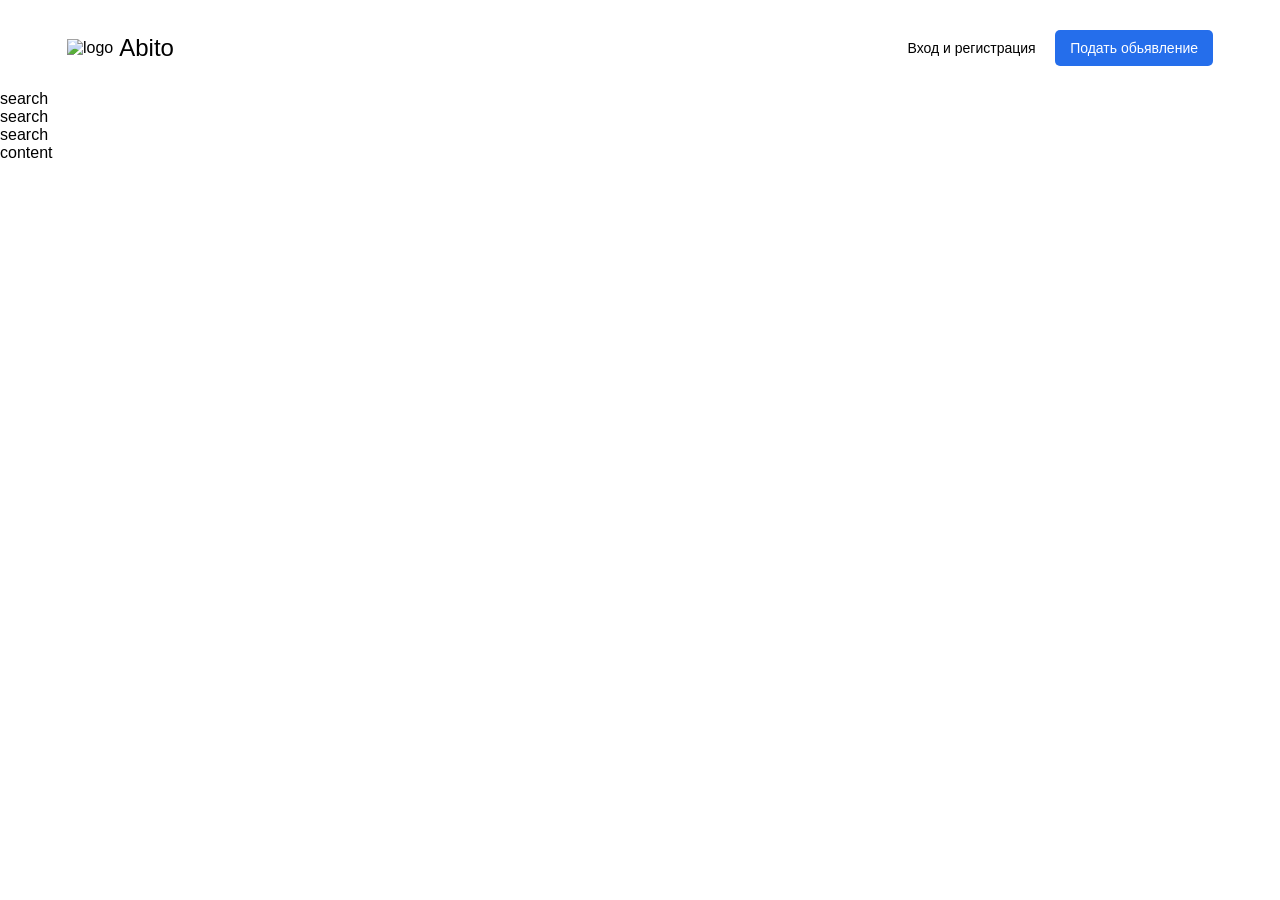
==== index.html @ 112fd646 "Add files via upload" ====
<!DOCTYPE html>
<html lang="en">

<head>
    <meta charset="UTF-8">
    <meta name="viewport" content="width=device-width, initial-scale=1.0">
    <link rel="stylesheet" href="./style.css">
    <title>Abito</title>
</head>

<body>
    <header class="header">
        <div class="container">
            <div class="header-box">
                <div class="header-logo">
                    <img src="./image/logo.svg" alt="logo">
                    <span>Abito</span>
                </div>
                <div class="header-controls">
                    <button class="btn btn-outline">Вход и регистрация</button>
                    <button class="btn btn-prymary">Подать обьявление</button>
                </div>
                <div class="header-burger">
                    <img src="./image/burger.svg" alt="burger">
                </div>
            </div>
        </div>
    </header>
    <div class="search-box">search</div>
    <div>search</div>
    <div>search</div>
    <main>content</main>
</body>

</html>
---- style.css ----
* {
    box-sizing: border-box;
}

body {
    margin: 0px;
    font-family: sans-serif;
}


.container {
    width: 100%;
    max-width: 1170px;
    padding: 0 12px;
    margin: 0 auto;
}

.btn {
    line-height: 16px;
    font-size: 14px;
    font-weight: 40px;
    padding: 10px 15px;
    border-radius: 5px;
    border: none;
    cursor: pointer;
}

.btn-outline {
    background-color: transparent;
}

.btn-prymary {
    background-color: rgb(37, 110, 235);
    color: white;
}


.header {
    padding-top: 30px;
    padding-bottom: 24px;
}

.header-box {
    display: flex;
    justify-content: space-between;
    align-items: center;
}

.header-logo {
    display: flex;
    justify-content: flex-start;
    align-items: center;
}

.header-logo span {
    line-height: 28px;
    font-size: 24px;
    font-weight: 700px;
    margin-left: 6px;
}

.header-burger {
    width: 30px;
    height: 19px;
    display: none;
}

@media(max-width:1200px) {
    .container {
        max-width: 930px;
    }
}

@media(max-width: 991px) {
    .container {
        max-width: 730px;
    }
}

@media(max-width: 786px) {
    .container {
        max-width: 100%;
    }

    .header-controls {
        display: none;
    }

    .header-burger {
        display: block;
    }

}
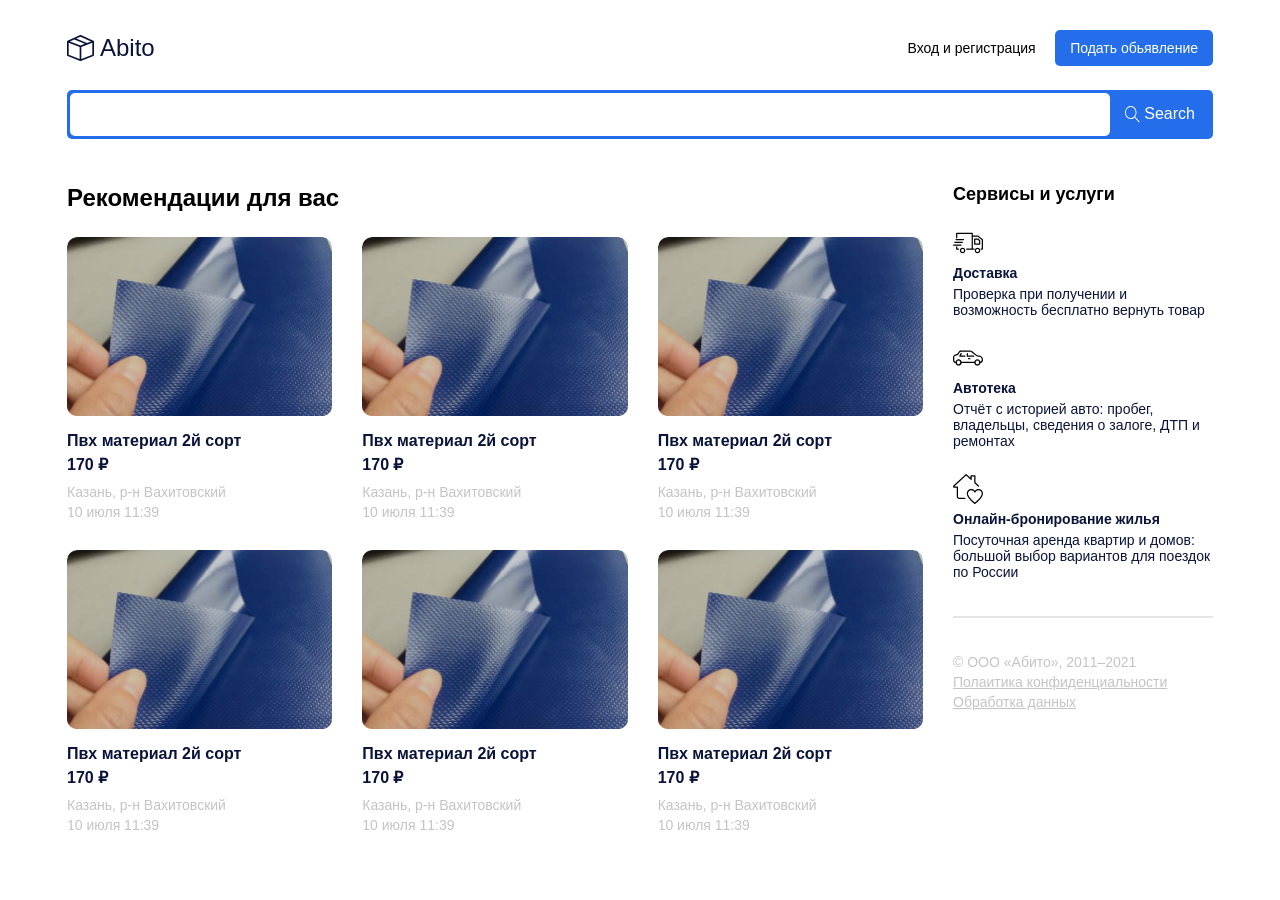
==== commit 18238c17: "Add files via upload" ====
--- a/index.html
+++ b/index.html
@@ -12,10 +12,10 @@
     <header class="header">
         <div class="container">
             <div class="header-box">
-                <div class="header-logo">
+                <a href="/index.html" class="header-logo">
                     <img src="./image/logo.svg" alt="logo">
                     <span>Abito</span>
-                </div>
+                </a>
                 <div class="header-controls">
                     <button class="btn btn-outline">Вход и регистрация</button>
                     <button class="btn btn-prymary">Подать обьявление</button>
@@ -26,10 +26,160 @@
             </div>
         </div>
     </header>
-    <div class="search-box">search</div>
-    <div>search</div>
-    <div>search</div>
-    <main>content</main>
+    <main>
+        <section class="search">
+            <div class="container">
+                <div class="serch-box">
+                    <input type="text">
+                    <button class="btn btn-prymary search-btn">
+                        <img class="search-btn__icon" src="./image/search.svg" alt="search">
+                        <span class="search-btn__text">Search</span>
+                    </button>
+                </div>
+            </div>
+        </section>
+
+        <section class="content">
+            <div class="container">
+                <div class="content-box">
+                    <div class="conteiner-main">
+                        <h2 class="content-main__title">Рекомендации для вас</h2>
+                        <div class="content-main__list">
+                            <a href="./product.html" class="content-main__list-item">
+                                <div class="content-main__list-item--img">
+                                    <img src="./image/Card-img.png" alt="Card-img">
+                                </div>
+                                <h5 class="content-main__list-item--title">
+                                    Пвх материал 2й сорт</h5>
+                                <strong class="content-main__list-item--price">
+                                    170 ₽</strong>
+                                <div class="content-main__list-item--desc-box">
+                                    <span class="content-main__list-item--desc">
+                                        Казань, р-н Вахитовский</span>
+                                    <span class="content-main__list-item--desc">
+                                        10 июля 11:39</span>
+                                </div>
+                            </a>
+                            <a href="./product.html" class="content-main__list-item">
+                                <div class="content-main__list-item--img">
+                                    <img src="./image/Card-img.png" alt="Card-img">
+                                </div>
+                                <h5 class="content-main__list-item--title">
+                                    Пвх материал 2й сорт</h5>
+                                <strong class="content-main__list-item--price">
+                                    170 ₽</strong>
+                                <div class="content-main__list-item--desc-box">
+                                    <span class="content-main__list-item--desc">
+                                        Казань, р-н Вахитовский</span>
+                                    <span class="content-main__list-item--desc">
+                                        10 июля 11:39</span>
+                                </div>
+                            </a>
+                            <a href="./product.html" class="content-main__list-item">
+                                <div class="content-main__list-item--img">
+                                    <img src="./image/Card-img.png" alt="Card-img">
+                                </div>
+                                <h5 class="content-main__list-item--title">
+                                    Пвх материал 2й сорт</h5>
+                                <strong class="content-main__list-item--price">
+                                    170 ₽</strong>
+                                <div class="content-main__list-item--desc-box">
+                                    <span class="content-main__list-item--desc">
+                                        Казань, р-н Вахитовский</span>
+                                    <span class="content-main__list-item--desc">
+                                        10 июля 11:39</span>
+                                </div>
+                            </a>
+                            <a href="./product.html" class="content-main__list-item">
+                                <div class="content-main__list-item--img">
+                                    <img src="./image/Card-img.png" alt="Card-img">
+                                </div>
+                                <h5 class="content-main__list-item--title">
+                                    Пвх материал 2й сорт</h5>
+                                <strong class="content-main__list-item--price">
+                                    170 ₽</strong>
+                                <div class="content-main__list-item--desc-box">
+                                    <span class="content-main__list-item--desc">
+                                        Казань, р-н Вахитовский</span>
+                                    <span class="content-main__list-item--desc">
+                                        10 июля 11:39</span>
+                                </div>
+                            </a>
+                            <a href="./product.html" class="content-main__list-item">
+                                <div class="content-main__list-item--img">
+                                    <img src="./image/Card-img.png" alt="Card-img">
+                                </div>
+                                <h5 class="content-main__list-item--title">
+                                    Пвх материал 2й сорт</h5>
+                                <strong class="content-main__list-item--price">
+                                    170 ₽</strong>
+                                <div class="content-main__list-item--desc-box">
+                                    <span class="content-main__list-item--desc">
+                                        Казань, р-н Вахитовский</span>
+                                    <span class="content-main__list-item--desc">
+                                        10 июля 11:39</span>
+                                </div>
+                            </a>
+                            <a href="./product.html" class="content-main__list-item">
+                                <div class="content-main__list-item--img">
+                                    <img src="./image/Card-img.png" alt="Card-img">
+                                </div>
+                                <h5 class="content-main__list-item--title">
+                                    Пвх материал 2й сорт</h5>
+                                <strong class="content-main__list-item--price">
+                                    170 ₽</strong>
+                                <div class="content-main__list-item--desc-box">
+                                    <span class="content-main__list-item--desc">
+                                        Казань, р-н Вахитовский</span>
+                                    <span class="content-main__list-item--desc">
+                                        10 июля 11:39</span>
+                                </div>
+                            </a>
+                        </div>
+                    </div>
+                    <div class="conteiner-side">
+                        <h3 class="conteiner-side__title">Сервисы и услуги</h3>
+                        <div class="conteiner-side-box">
+                            <div class="conteiner-side__list">
+                                <div class="conteiner-side__list-item">
+                                    <img class="conteiner-side__list-item--img" src="./image/truck.svg" alt="">
+                                    <h5 class="conteiner-side__list-item--title">Доставка</h5>
+                                    <p class="conteiner-side__list-item--text">
+                                        Проверка при получении и возможность бесплатно вернуть товар
+                                    </p>
+                                </div>
+                                <div class="conteiner-side__list-item">
+                                    <img class="conteiner-side__list-item--img" src="./image/sedan.svg" alt="">
+                                    <h5 class="conteiner-side__list-item--title">Автотека</h5>
+                                    <p class="conteiner-side__list-item--text">
+                                        Отчёт с историей авто: пробег, владельцы, сведения о залоге, ДТП и ремонтах
+                                    </p>
+                                </div>
+                                <div class="conteiner-side__list-item">
+                                    <img class="conteiner-side__list-item--img" src="./image/love.svg" alt="">
+                                    <h5 class="conteiner-side__list-item--title">Онлайн-бронирование жилья</h5>
+                                    <p class="conteiner-side__list-item--text">
+                                        Посуточная аренда квартир и домов: большой выбор вариантов для поездок по России
+                                    </p>
+                                </div>
+                            </div>
+                            <div class="conteiner-side__footer">
+                                <p class="conteiner-side__footer-item">
+                                    © ООО «Абито», 2011–2021
+                                </p>
+                                <a href="#" class="conteiner-side__footer-item">
+                                    Полaитика конфиденциальности
+                                </a>
+                                <a href="#" class="conteiner-side__footer-item">
+                                    Обработка данных
+                                </a>
+                            </div>
+                        </div>
+                    </div>
+                </div>
+            </div>
+        </section>
+    </main>
 </body>
 
 </html>
--- a/style.css
+++ b/style.css
@@ -50,6 +50,7 @@
     display: flex;
     justify-content: flex-start;
     align-items: center;
+    text-decoration: none;
 }
 
 .header-logo span {
@@ -57,6 +58,7 @@
     font-size: 24px;
     font-weight: 700px;
     margin-left: 6px;
+    color: rgb(10, 20, 58);
 }
 
 .header-burger {
@@ -65,16 +67,261 @@
     display: none;
 }
 
+.search {
+    margin-bottom: 45px;
+}
+
+.serch-box {
+    width: 100%;
+    border-radius: 5px;
+    background: rgba(37, 110, 235, 1);
+    padding: 3px;
+    display: flex;
+    align-items: center;
+    justify-content: flex-start;
+}
+
+.serch-box input {
+    flex-grow: 1;
+    border-radius: 5px;
+    outline: none;
+    padding: 14px 22px;
+    border: none;
+    min-width: 0;
+}
+
+.search-btn {
+    display: flex;
+    justify-content: center;
+}
+
+.search-btn search-btn__icon {
+    width: 15px;
+    height: 15px;
+}
+
+.search-btn .search-btn__text {
+    margin-left: 4px;
+    font-size: 16px;
+    line-height: 19pxx;
+
+}
+
+.content {
+    padding-bottom: 30px;
+}
+
+.content-box {
+    display: flex;
+    justify-content: space-between;
+    align-items: flex-start;
+    gap: 30px;
+}
+
+.conteiner-main {
+    flex-grow: 1;
+}
+
+.content-main__title {
+    font-size: 24px;
+    line-height: 28px;
+    margin-top: 0;
+    margin-bottom: 25px;
+}
+
+.content-main__list {
+    display: flex;
+    justify-content: space-between;
+    flex-wrap: wrap;
+    row-gap: 30px;
+}
+
+.content-main__list-item {
+    width: calc((100% - 60px) / 3);
+    display: flex;
+    flex-direction: column;
+    align-items: flex-start;
+    border-radius: 10px;
+    overflow: hidden;
+    text-decoration: none;
+}
+
+.content-main__list-item--img {
+    width: 100%;
+    display: flex;
+}
+
+.content-main__list-item--img img {
+    width: 100%;
+}
+
+.content-main__list-item--title {
+    margin-top: 15px;
+    margin-bottom: 5px;
+    font-size: 16px;
+    line-height: 19px;
+    color: rgba(10, 20, 58, 1);
+}
+
+.content-main__list-item:hover .content-main__list-item--title {
+    color: rgba(37, 110, 235, 1);
+}
+
+.content-main__list-item--price {
+    color: rgba(10, 20, 58, 1);
+    margin-bottom: 10px;
+    font-size: 16px;
+    line-height: 19px;
+}
+
+.content-main__list-item--desc-box {
+    display: flex;
+    flex-direction: column;
+    row-gap: 4px;
+}
+
+.content-main__list-item--desc {
+    font-size: 14px;
+    line-height: 16px;
+    color: rgba(196, 196, 196, 1);
+}
+
+.conteiner-side {
+    width: 260px;
+    min-width: 260px;
+}
+
+.conteiner-side__title {
+    font-size: 18px;
+    line-height: 21px;
+    margin-top: 0;
+    margin-bottom: 23px;
+}
+
+.conteiner-side__list {
+    display: flex;
+    flex-direction: column;
+    justify-content: space-between;
+    height: 100%;
+    gap: 25px;
+    border-bottom: 2px solid rgb(229, 229, 229);
+    padding-bottom: 36px;
+    margin-bottom: 36px;
+}
+
+.conteiner-side__list-item {
+    display: flex;
+    flex-direction: column;
+    align-items: flex-start;
+}
+
+.conteiner-side__list-item--title {
+    margin-top: 7px;
+    margin-bottom: 5px;
+    color: rgba(10, 20, 58, 1);
+    font-size: 14px;
+    font-weight: 700;
+    line-height: 16px;
+}
+
+.conteiner-side__list-item--text {
+    color: rgba(10, 20, 58, 1);
+    font-size: 14px;
+    font-weight: 400;
+    line-height: 16px;
+    margin: 0;
+}
+
+.conteiner-side__footer {
+    display: flex;
+    flex-direction: column;
+    gap: 4px;
+}
+
+.conteiner-side__footer-item {
+    color: rgba(196, 196, 196, 1);
+    margin: 0;
+    font-size: 14px;
+    line-height: 16px;
+}
+
+.conteiner-product {
+    display: flex;
+    flex-grow: 1;
+    gap: 30px;
+}
+
+.content-product__left {
+    flex-basis: 50%;
+}
+
+.content-product__right {
+    flex-basis: 50%;
+}
+
+.content-product__title,
+.content-product__price {
+    font-size: 24px;
+    line-height: 28px;
+    margin-top: 0;
+    margin-bottom: 25px;
+}
+
+.content-product__img {
+    width: 100%;
+}
+
+.content-product__text {
+    font-size: 14px;
+    line-height: 20px;
+}
+
+.btn-large {
+    padding: 20px 70px;
+}
+
 @media(max-width:1200px) {
     .container {
         max-width: 930px;
     }
+
+    .content-main__list-item {
+        width: calc((100% - 30px) / 2);
+    }
 }
 
 @media(max-width: 991px) {
     .container {
         max-width: 730px;
     }
+
+    .content-box {
+        flex-direction: column;
+    }
+
+    .conteiner-main {
+        width: 100%;
+    }
+
+    .conteiner-side {
+        width: 100%;
+        min-width: none;
+    }
+
+    .conteiner-product {
+        flex-direction: column;
+        width: 100%;
+    }
+
+    .content-product__left {
+        flex-basis: 100%;
+        width: 100%;
+    }
+
+    .content-product__right {
+        flex-basis: 100%;
+        width: 100%;
+    }
 }
 
 @media(max-width: 786px) {
@@ -90,4 +337,15 @@
         display: block;
     }
 
+    .search-btn .search-btn__text {
+        display: none;
+    }
+
+
+}
+
+@media(max-width: 480px) {
+    .content-main__list-item {
+        width: 100%;
+    }
 }
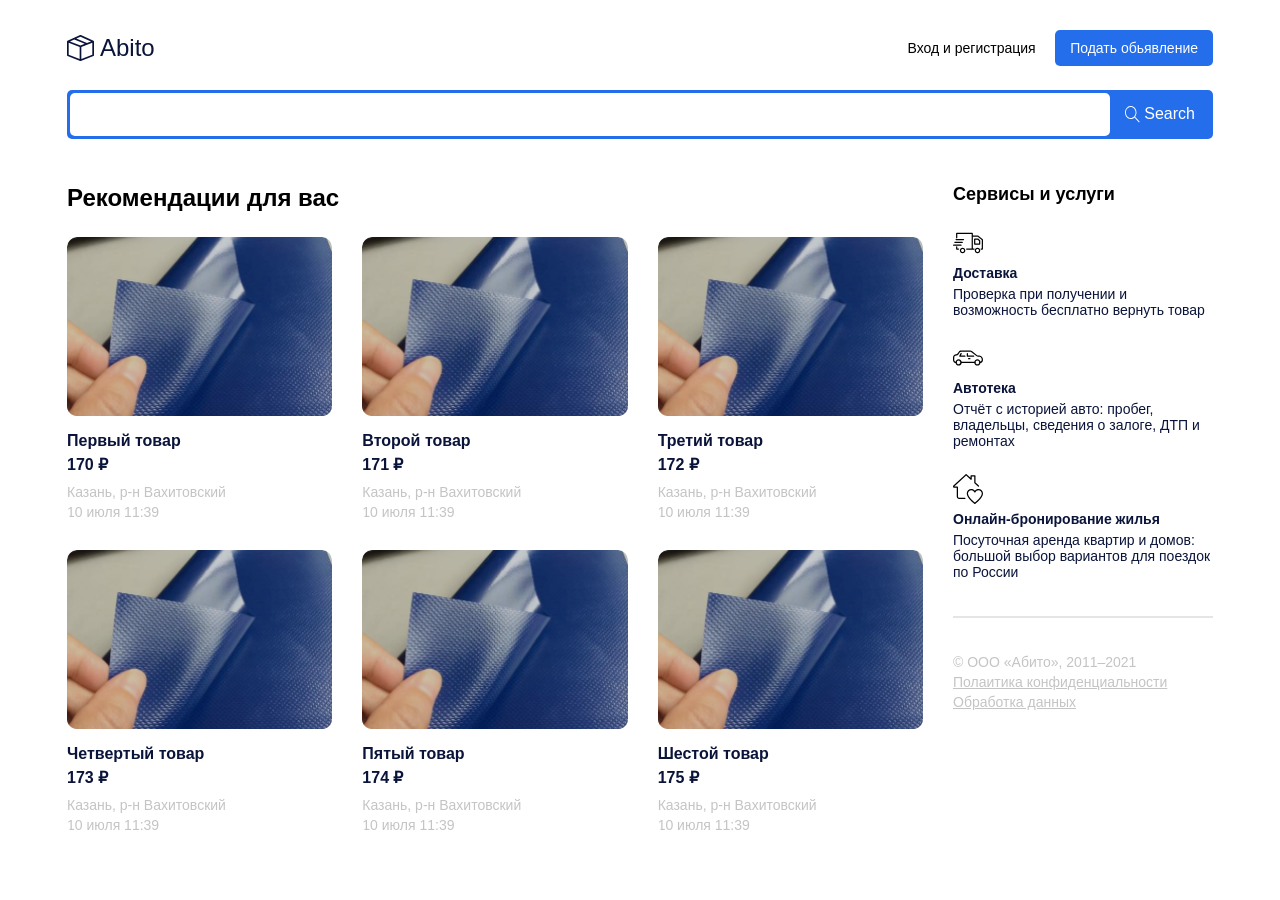
==== commit 9a46c452: "Add files via upload" ====
--- a/index.html
+++ b/index.html
@@ -5,6 +5,7 @@
     <meta charset="UTF-8">
     <meta name="viewport" content="width=device-width, initial-scale=1.0">
     <link rel="stylesheet" href="./style.css">
+    <script src="./script.js" defer></script>
     <title>Abito</title>
 </head>
 
@@ -29,7 +30,7 @@
     <main>
         <section class="search">
             <div class="container">
-                <div class="serch-box">
+                <div class="search-box">
                     <input type="text">
                     <button class="btn btn-prymary search-btn">
                         <img class="search-btn__icon" src="./image/search.svg" alt="search">
@@ -45,7 +46,7 @@
                     <div class="conteiner-main">
                         <h2 class="content-main__title">Рекомендации для вас</h2>
                         <div class="content-main__list">
-                            <a href="./product.html" class="content-main__list-item">
+                            <!-- <a href="./product.html" class="content-main__list-item">
                                 <div class="content-main__list-item--img">
                                     <img src="./image/Card-img.png" alt="Card-img">
                                 </div>
@@ -134,7 +135,7 @@
                                     <span class="content-main__list-item--desc">
                                         10 июля 11:39</span>
                                 </div>
-                            </a>
+                            </a> -->
                         </div>
                     </div>
                     <div class="conteiner-side">
--- a/style.css
+++ b/style.css
@@ -71,7 +71,7 @@
     margin-bottom: 45px;
 }
 
-.serch-box {
+.search-box {
     width: 100%;
     border-radius: 5px;
     background: rgba(37, 110, 235, 1);
@@ -81,7 +81,7 @@
     justify-content: flex-start;
 }
 
-.serch-box input {
+.search-box input {
     flex-grow: 1;
     border-radius: 5px;
     outline: none;
